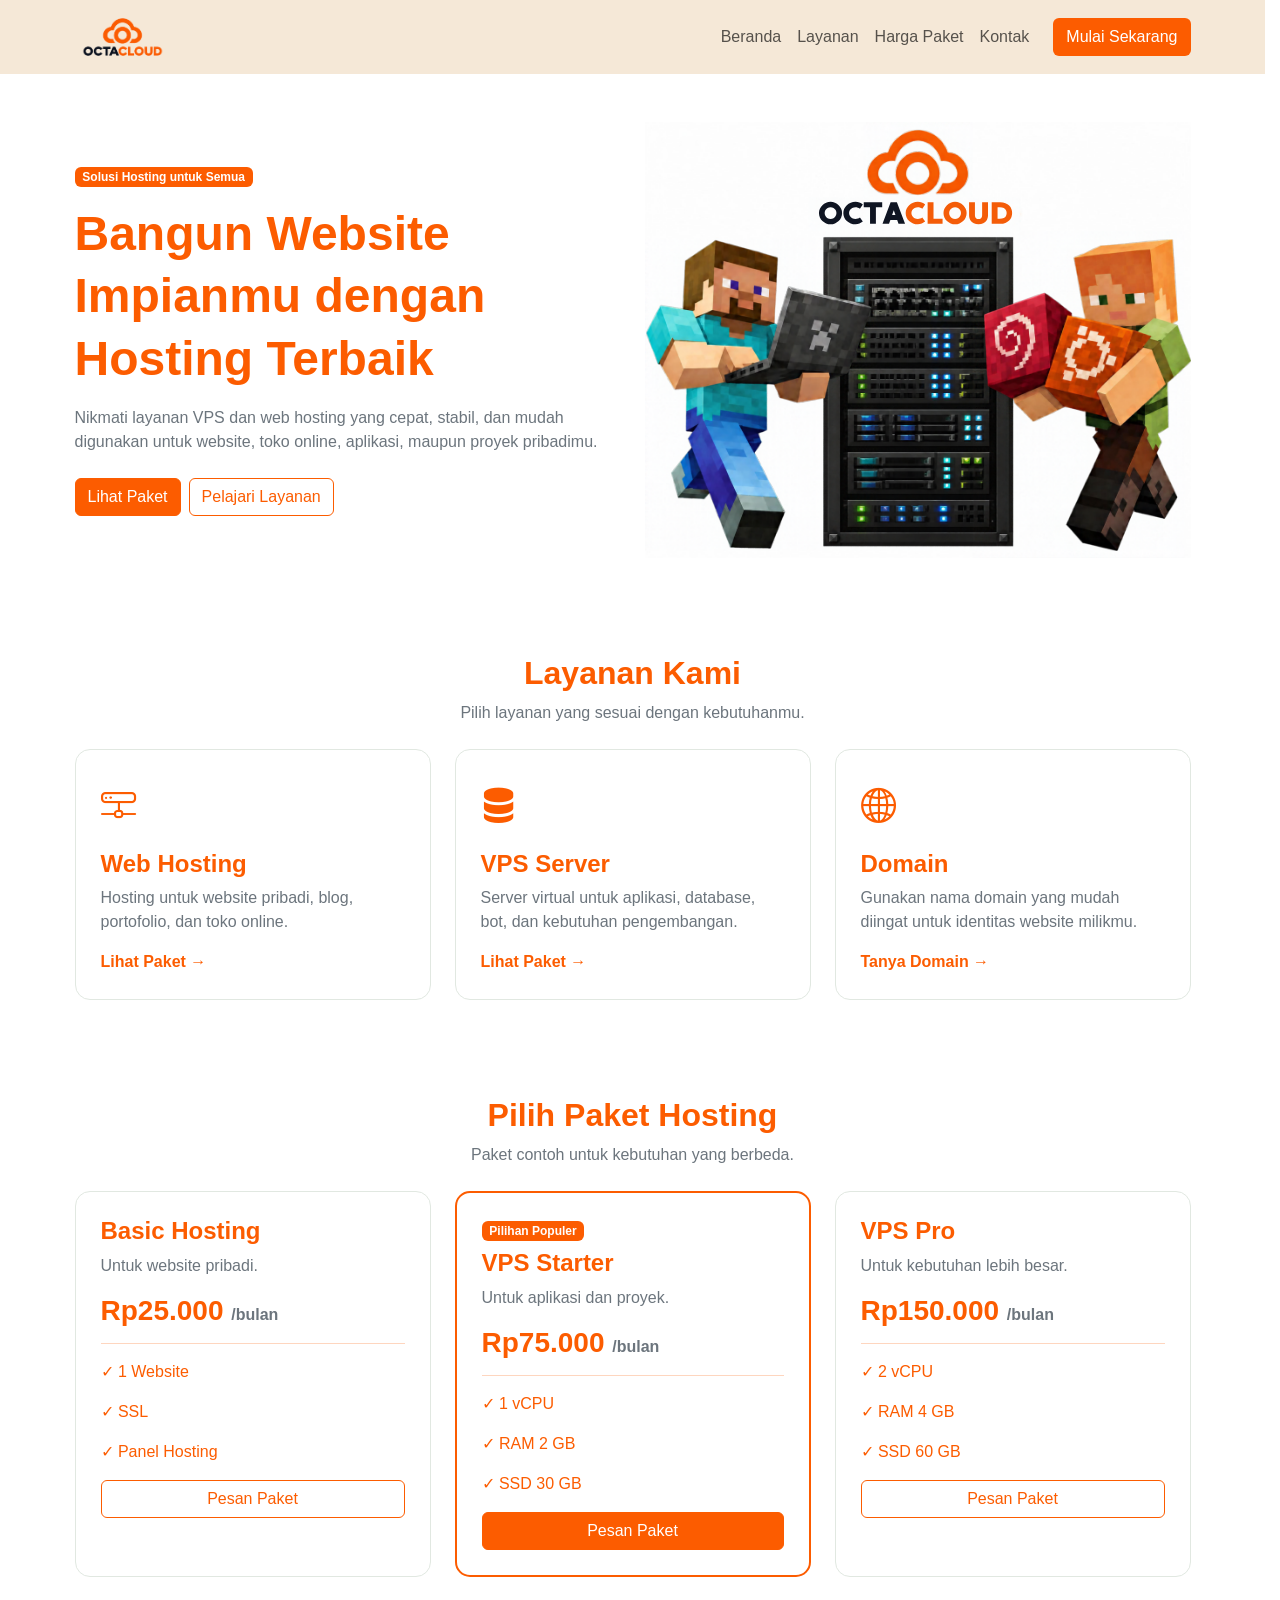
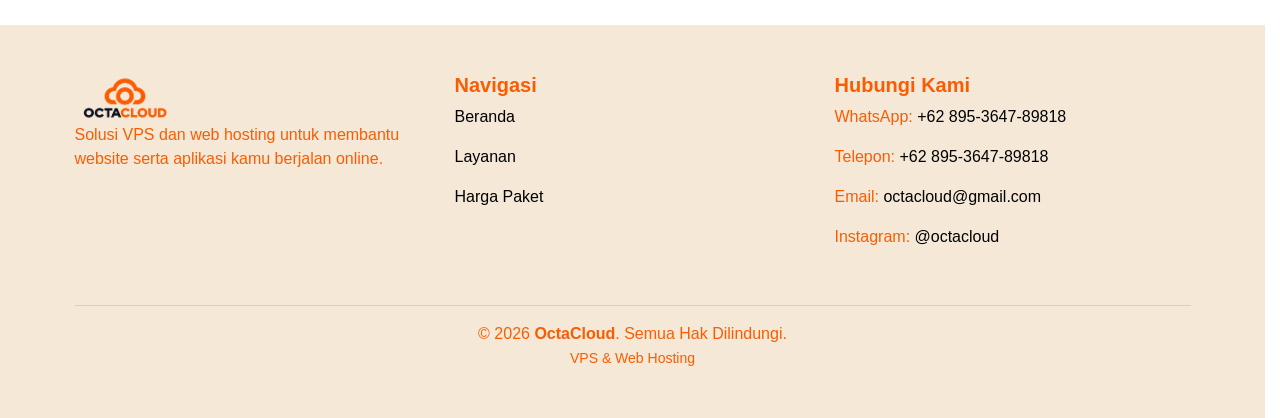
==== index.html @ 76d69411 "Insan" ====
<!-- ATTA ARRAFI P. H. -->
<!DOCTYPE html>
<html lang="id">

<head>
    <meta charset="UTF-8">
    <meta name="viewport" content="width=device-width, initial-scale=1.0">

    <title>Octacloud - VPS dan Web Hosting</title>
    <link rel="icon" href="img/logo_octa.png">

    <link href="https://cdn.jsdelivr.net/npm/bootstrap@5.0.2/dist/css/bootstrap.min.css" rel="stylesheet"
        integrity="sha384-EVSTQN3/azprG1Anm3QDgpJLIm9Nao0Yz1ztcQTwFspd3yD65VohhpuuCOmLASjC" crossorigin="anonymous">
    <link rel="stylesheet" href="https://cdn.jsdelivr.net/npm/bootstrap-icons@1.11.3/font/bootstrap-icons.min.css">

    <link rel="stylesheet" href="css/index.css">
</head>

<body id="top">

    <!-- INSAN NUR RIFQI -->
    <nav class="navbar navbar-expand-lg navbar-light">
        <div class="container">

            <a class="navbar-brand fw-bold" href="#top">
                <img src="img/logo_octa.png" alt="Octa Cloud" width="95">
            </a>

            <button class="navbar-toggler" type="button" data-bs-toggle="collapse" data-bs-target="#navbarNav"
                aria-controls="navbarNav" aria-expanded="false" aria-label="Buka navigasi">
                <span class="navbar-toggler-icon"></span>
            </button>

            <div class="collapse navbar-collapse" id="navbarNav">
                <div class="navbar-nav ms-auto">
                    <a class="nav-link" href="#top">Beranda</a>
                    <a class="nav-link" href="#layanan">Layanan</a>
                    <a class="nav-link" href="#harga">Harga Paket</a>
                    <a class="nav-link" href="#kontak">Kontak</a>
                </div>

                <a href="login.html" class="btn btn-orange ms-lg-3">
                    Mulai Sekarang
                </a>
            </div>
        </div>
    </nav>


    <!-- ALFIAN WIDIA P -->
    <section class="home py-5">
        <div class="container">
            <div class="row align-items-center g-4">

                <div class="col-md-6">
                    <span class="badge mb-3" style="background-color: #fc5c00;">
                        Solusi Hosting untuk Semua
                    </span>

                    <h1 class="fw-bold display-5">
                        Bangun Website Impianmu dengan
                        <span style="color: #fc5c00;">Hosting Terbaik</span>
                    </h1>

                    <p class="text-secondary mt-3">
                        Nikmati layanan VPS dan web hosting yang cepat,
                        stabil, dan mudah digunakan untuk website,
                        toko online, aplikasi, maupun proyek pribadimu.
                    </p>

                    <div class="d-flex flex-wrap gap-2 mt-4">
                        <a href="#harga" class="btn btn-success">
                            Lihat Paket
                        </a>

                        <a href="#layanan" class="btn btn-outline-success">
                            Pelajari Layanan
                        </a>
                    </div>
                </div>

                <div class="col-md-6 text-center">
                    <div class="hero-image">
                        <img src="img/mc.svg" alt="logo_kocak" class="img-fluid">
                    </div>
                </div>

            </div>
        </div>
    </section>


    <!-- DERBY ITALIANTO -->
    <section class="py-5" id="layanan">
        <div class="container">

            <div class="text-center mb-4">
                <h2 class="fw-bold">Layanan Kami</h2>
                <p class="text-secondary">
                    Pilih layanan yang sesuai dengan kebutuhanmu.
                </p>
            </div>

            <div class="row g-4">

                <div class="col-md-4">
                    <div class="service-card h-100">
                        <div class="service-icon"><i class="bi bi-hdd-network text-orange"
                                style="font-size: 2.2rem; color: #fc5c00;"></i></div>
                        <h4 class="fw-bold">Web Hosting</h4>
                        <p class="text-secondary">
                            Hosting untuk website pribadi, blog,
                            portofolio, dan toko online.
                        </p>
                        <a href="#harga" class="text-orange">
                            Lihat Paket →
                        </a>
                    </div>
                </div>

                <div class="col-md-4">
                    <div class="service-card h-100">
                        <div class="service-icon"><i class="bi bi-server text-orange"
                                style="font-size: 2.2rem; color: #fc5c00;"></i></div>
                        <h4 class="fw-bold">VPS Server</h4>
                        <p class="text-secondary">
                            Server virtual untuk aplikasi, database,
                            bot, dan kebutuhan pengembangan.
                        </p>
                        <a href="#harga" class="text-orange">
                            Lihat Paket →
                        </a>
                    </div>
                </div>

                <div class="col-md-4">
                    <div class="service-card h-100">
                        <div class="service-icon"><i class="bi bi-globe2 text-orange"
                                style="font-size: 2.2rem; color: #fc5c00;"></i></div>
                        <h4 class="fw-bold">Domain</h4>
                        <p class="text-secondary">
                            Gunakan nama domain yang mudah diingat
                            untuk identitas website milikmu.
                        </p>
                        <a href="https://wa.me/62895364789818?text=Halo%20OctaCloud%2C%20saya%20ingin%20tanya%20informasi%20mengenai%20pembelian%20Domain."
                            target="_blank" rel="noopener" class="text-orange">
                            Tanya Domain →
                        </a>
                    </div>
                </div>

            </div>
        </div>
    </section>


    <!-- ZACKARIA NOZA ALFAREL DAN KHOIRUL IKHSAN R-->
    <section class="py-5 pricing-section" id="harga">
        <div class="container">

            <div class="text-center mb-4">
                <h2 class="fw-bold">Pilih Paket Hosting</h2>
                <p class="text-secondary">
                    Paket contoh untuk kebutuhan yang berbeda.
                </p>
            </div>

            <div class="row g-4 justify-content-center">

                <div class="col-md-4">
                    <div class="price-card h-100">
                        <h4 class="fw-bold">Basic Hosting</h4>
                        <p class="text-secondary">
                            Untuk website pribadi.
                        </p>

                        <h3 class="fw-bold">
                            Rp25.000
                            <small class="fs-6 text-secondary">/bulan</small>
                        </h3>

                        <hr>

                        <p>✓ 1 Website</p>
                        <p>✓ SSL</p>
                        <p>✓ Panel Hosting</p>

                        <a href="dashboard.html" rel="noopener" class="btn btn-outline-success w-100">
                            Pesan Paket
                        </a>
                    </div>
                </div>

                <div class="col-md-4">
                    <div class="price-card popular h-100">
                        <span class="badge bg-orange mb-2">
                            Pilihan Populer
                        </span>

                        <h4 class="fw-bold">VPS Starter</h4>
                        <p class="text-secondary">
                            Untuk aplikasi dan proyek.
                        </p>

                        <h3 class="fw-bold">
                            Rp75.000
                            <small class="fs-6 text-secondary">/bulan</small>
                        </h3>

                        <hr>

                        <p>✓ 1 vCPU</p>
                        <p>✓ RAM 2 GB</p>
                        <p>✓ SSD 30 GB</p>

                        <a href="dashboard.html"rel="noopener" class="btn btn-success w-100">
                            Pesan Paket
                        </a>
                    </div>
                </div>

                <div class="col-md-4">
                    <div class="price-card h-100">
                        <h4 class="fw-bold">VPS Pro</h4>
                        <p class="text-secondary">
                            Untuk kebutuhan lebih besar.
                        </p>

                        <h3 class="fw-bold">
                            Rp150.000
                            <small class="fs-6 text-secondary">/bulan</small>
                        </h3>

                        <hr>

                        <p>✓ 2 vCPU</p>
                        <p>✓ RAM 4 GB</p>
                        <p>✓ SSD 60 GB</p>

                        <a href="dashboard.html"rel="noopener" class="btn btn-outline-success w-100">
                            Pesan Paket
                        </a>
                    </div>
                </div>

            </div>

        </div>
    </section>


    <!-- JAKFAN ADBAR DAN GALEN ABEL WIJAYA-->
    <footer id="kontak">
        <div class="container py-5">

            <div class="row">

                <div class="col-md-4 mb-4">
                    <img src="img/logo_octa.png" alt="Octa Cloud" width="100">

                    <p>
                        Solusi VPS dan web hosting untuk membantu
                        website serta aplikasi kamu berjalan online.
                    </p>
                </div>

                <div class="col-md-4 mb-4">
                    <h5 class="fw-bold">Navigasi</h5>

                    <p>
                        <a href="#top">Beranda</a>
                    </p>
                    <p>
                        <a href="#layanan">Layanan</a>
                    </p>
                    <p>
                        <a href="#harga">Harga Paket</a>
                    </p>
                </div>

                <div class="col-md-4 mb-4">
                    <h5 class="fw-bold">Hubungi Kami</h5>

                    <p>
                        WhatsApp:
                        <a href="https://wa.me/62895364789818" target="_blank" rel="noopener">
                            +62 895-3647-89818
                        </a>
                    </p>

                    <p>
                        Telepon:
                        <a href="tel:+62895364789818">
                            +62 895-3647-89818
                        </a>
                    </p>

                    <p>
                        Email:
                        <a href="mailto:octacloud@gmail.com">
                            octacloud@gmail.com
                        </a>
                    </p>

                    <p>
                        Instagram:
                        <a href="https://www.instagram.com/insannn_14" target="_blank" rel="noopener">
                            @octacloud
                        </a>
                    </p>
                </div>

            </div>

            <hr>

            <div class="text-center">
                <p class="mb-0">
                    &copy; 2026 <strong>OctaCloud</strong>.
                    Semua Hak Dilindungi.
                </p>
                <small>VPS & Web Hosting</small>
            </div>

        </div>
    </footer>


    <script src="https://cdn.jsdelivr.net/npm/bootstrap@5.0.2/dist/js/bootstrap.bundle.min.js"></script>
</body>

</html>
---- css/index.css ----
html {
    scrollbar-gutter: stable;
}

body {
    color: #fc5c00;
    font-family: Arial, sans-serif;
}

.navbar {
    background-color: #f5e8d7;
}

.navbar-brand {
    font-size: 25px;
}


.navbar.hide {
    top: -75px;
}

.btn-orange {
    background: #fc5c00 !important;
    color: #fff !important;
}

.btn-orange:hover { 
    background: #f5e8d7 !important; 
    color: #fc5c00 !important; 
    border-color: #fc5c00 !important; 
}

.home {
    background-color: white;
}

.home h1 {
    line-height: 1.3;
}

.server-box {
    padding: 55px 20px;
    background-color: #e4f1e5;
    border-radius: 20px;
}

.service-card,
.price-card {
    padding: 25px;
    border: 1px solid #e1e8e1;
    border-radius: 15px;
    background-color: white;
}

.service-card:hover {
    border-color: #f5e8d7;
}

.service-icon {
    font-size: 40px;
    margin-bottom: 15px;
}

.service-card a {
    text-decoration: none;
    font-weight: bold;
}

.pricing-section {
    background-color: white;
}

.price-card.popular {
    border: 2px solid #fc5c00;
}

.btn-success {
    background-color: #fc5c00 ;
    border-color: #fc5c00 ;
}

.bg-orange {
    background-color: #fc5c00;
}

.btn-success:hover, .btn-success:focus {
    background-color: #e05200 ;
    border-color: #e05200 ;
}

.btn-outline-success {
    color: #fc5c00 ;
    border-color: #fc5c00 ;
}

.btn-outline-success:hover, .btn-outline-success:focus {
    background-color: #fc5c00 ;
    color: #fff ;
    border-color: #fc5c00 ;
}

.text-orange {
    color: #fc5c00 ;
}

footer {
    background-color: #f5e8d7;
}

footer a {
    color: black;
    text-decoration: none;
}

footer a:hover {
    text-decoration: underline;
}

@media (max-width: 767px) {
    .home h1 {
        font-size: 35px;
    }

    .server-icon {
        font-size: 75px;
    }
}
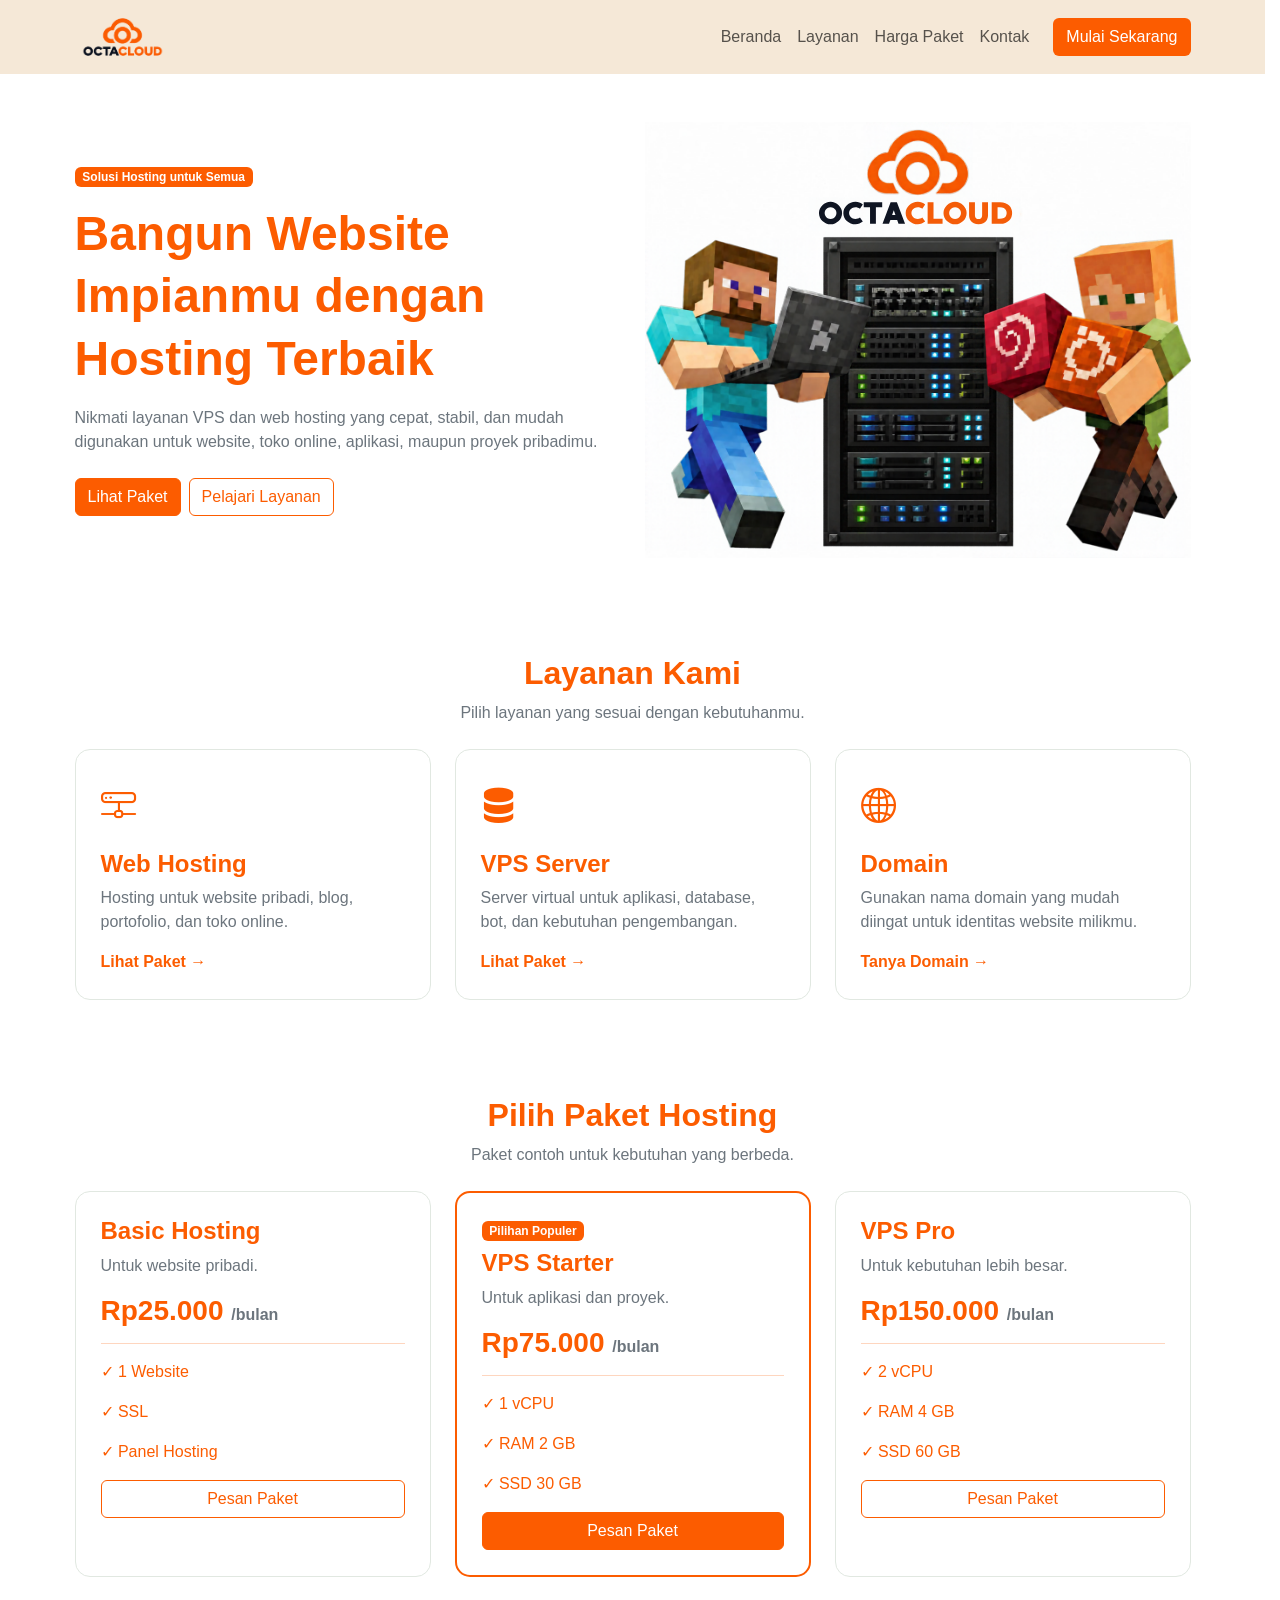
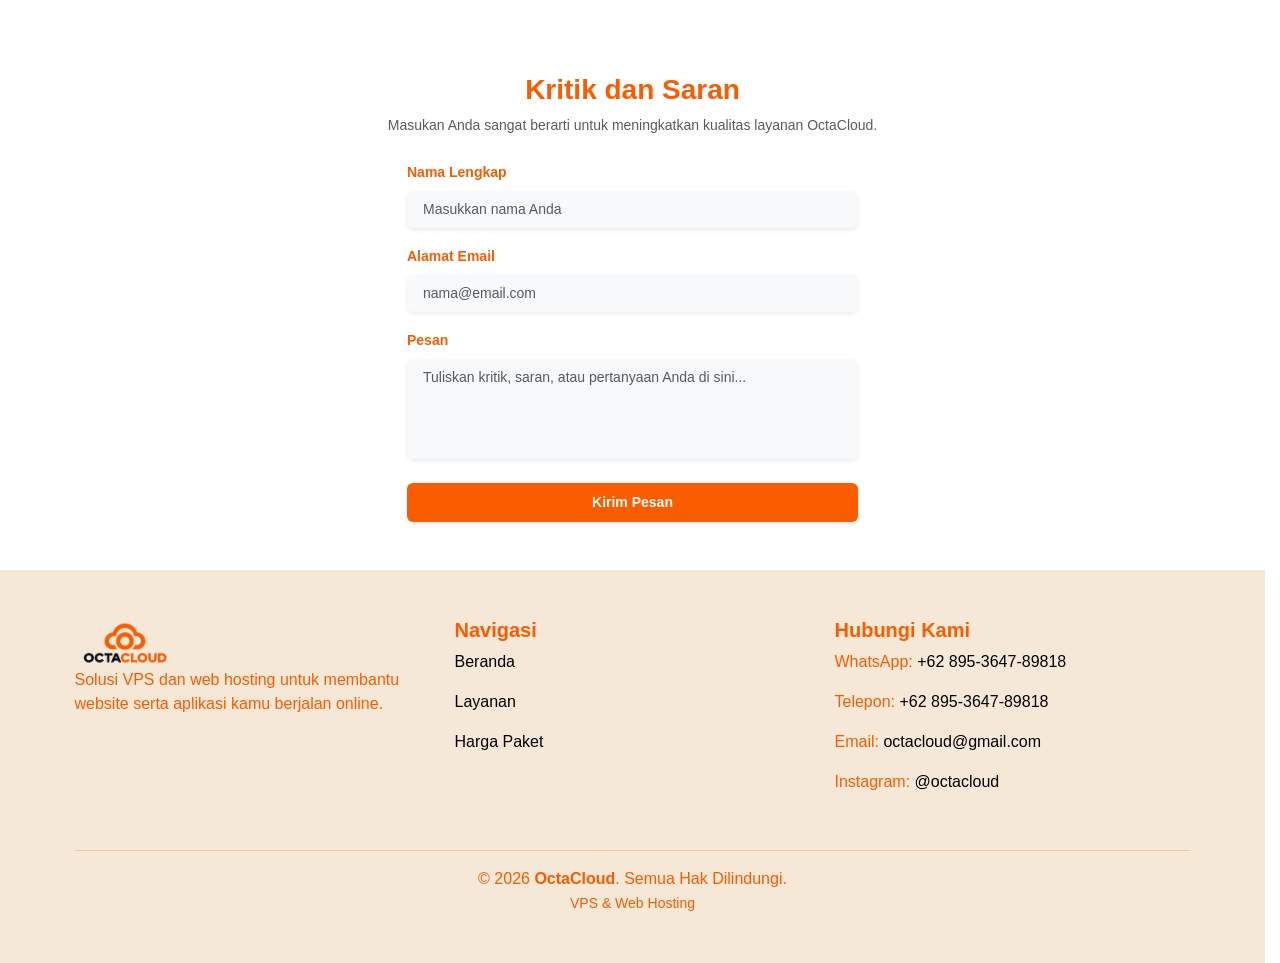
==== commit ba786196: "Implement feedback section with form Added a feedback section with a form for user input." ====
--- a/index.html
+++ b/index.html
@@ -12,7 +12,10 @@
     <link href="https://cdn.jsdelivr.net/npm/bootstrap@5.0.2/dist/css/bootstrap.min.css" rel="stylesheet"
         integrity="sha384-EVSTQN3/azprG1Anm3QDgpJLIm9Nao0Yz1ztcQTwFspd3yD65VohhpuuCOmLASjC" crossorigin="anonymous">
     <link rel="stylesheet" href="https://cdn.jsdelivr.net/npm/bootstrap-icons@1.11.3/font/bootstrap-icons.min.css">
-
+    <link rel="preconnect" href="https://fonts.googleapis.com">
+    <link rel="preconnect" href="https://fonts.gstatic.com" crossorigin>
+    <link href="https://fonts.googleapis.com/css2?family=Roboto:ital,wght@0,100..900;1,100..900&display=swap"
+        rel="stylesheet">
     <link rel="stylesheet" href="css/index.css">
 </head>
 
@@ -39,7 +42,7 @@
                     <a class="nav-link" href="#kontak">Kontak</a>
                 </div>
 
-                <a href="login.html" class="btn btn-orange ms-lg-3">
+                <a href="auth/login.html" class="btn btn-orange ms-lg-3">
                     Mulai Sekarang
                 </a>
             </div>
@@ -185,7 +188,7 @@
                         <p>✓ SSL</p>
                         <p>✓ Panel Hosting</p>
 
-                        <a href="dashboard.html" rel="noopener" class="btn btn-outline-success w-100">
+                        <a href="page/dashboard.html" rel="noopener" class="btn btn-outline-success w-100">
                             Pesan Paket
                         </a>
                     </div>
@@ -213,7 +216,7 @@
                         <p>✓ RAM 2 GB</p>
                         <p>✓ SSD 30 GB</p>
 
-                        <a href="dashboard.html"rel="noopener" class="btn btn-success w-100">
+                        <a href="page/dashboard.html" rel="noopener" class="btn btn-success w-100">
                             Pesan Paket
                         </a>
                     </div>
@@ -237,7 +240,7 @@
                         <p>✓ RAM 4 GB</p>
                         <p>✓ SSD 60 GB</p>
 
-                        <a href="dashboard.html"rel="noopener" class="btn btn-outline-success w-100">
+                        <a href="page/dashboard.html" rel="noopener" class="btn btn-outline-success w-100">
                             Pesan Paket
                         </a>
                     </div>
@@ -245,6 +248,60 @@
 
             </div>
 
+        </div>
+    </section>
+
+    <section class="py-5 bg-white">
+        <div class="container">
+            <div class="text-center mb-4">
+                <h2 class="fw-bold fs-3 text-orange">Kritik dan Saran</h2>
+                <p class="text-muted small mt-1">
+                    Masukan Anda sangat berarti untuk meningkatkan kualitas layanan OctaCloud.
+                </p>
+            </div>
+
+            <div class="row justify-content-center">
+                <div class="col-md-7 col-lg-5">
+                    <form action="#" method="POST">
+
+                        <div class="mb-3">
+                            <label for="name" class="form-label small fw-semibold text-orange">
+                                Nama Lengkap
+                            </label>
+                            <input type="text" name="name" id="name" required
+                                class="form-control form-control-sm rounded-2 shadow-sm bg-light border-0 py-2 px-3"
+                                placeholder="Masukkan nama Anda">
+                        </div>
+
+                        <div class="mb-3">
+                            <label for="email" class="form-label small fw-semibold text-orange">
+                                Alamat Email
+                            </label>
+                            <input type="email" name="email" id="email" required
+                                class="form-control form-control-sm rounded-2 shadow-sm bg-light border-0 py-2 px-3"
+                                placeholder="nama@email.com">
+                        </div>
+
+                        <div class="mb-3">
+                            <label for="message" class="form-label small fw-semibold text-orange">
+                                Pesan
+                            </label>
+                            <textarea name="message" id="message" rows="4" required
+                                class="form-control form-control-sm rounded-2 shadow-sm bg-light border-0 py-2 px-3"
+                                style="resize: none;"
+                                placeholder="Tuliskan kritik, saran, atau pertanyaan Anda di sini..."></textarea>
+                        </div>
+
+                        <div class="d-grid pt-2">
+                            <button type="submit"
+                                class="btn btn-oren btn-sm py-2 fw-semibold rounded-2 shadow-sm">
+                                Kirim Pesan
+                            </button>
+                        </div>
+
+                    </form>
+                </div>
+            </div>
         </div>
     </section>
 
@@ -329,4 +386,4 @@
     <script src="https://cdn.jsdelivr.net/npm/bootstrap@5.0.2/dist/js/bootstrap.bundle.min.js"></script>
 </body>
 
-</html>+</html>
--- a/css/index.css
+++ b/css/index.css
@@ -4,7 +4,7 @@
 
 body {
     color: #fc5c00;
-    font-family: Arial, sans-serif;
+    font-family: "Inter", sans-serif;
 }
 
 .navbar {
@@ -100,6 +100,17 @@
     border-color: #fc5c00 ;
 }
 
+.btn-oren {
+    background: #fc5c00 !important;
+    color: #fff !important;
+}
+
+.btn-oren:hover { 
+    background: white !important; 
+    color: #fc5c00 !important; 
+    border-color: #fc5c00 !important; 
+}
+
 .text-orange {
     color: #fc5c00 ;
 }
@@ -125,4 +136,4 @@
     .server-icon {
         font-size: 75px;
     }
-}+}
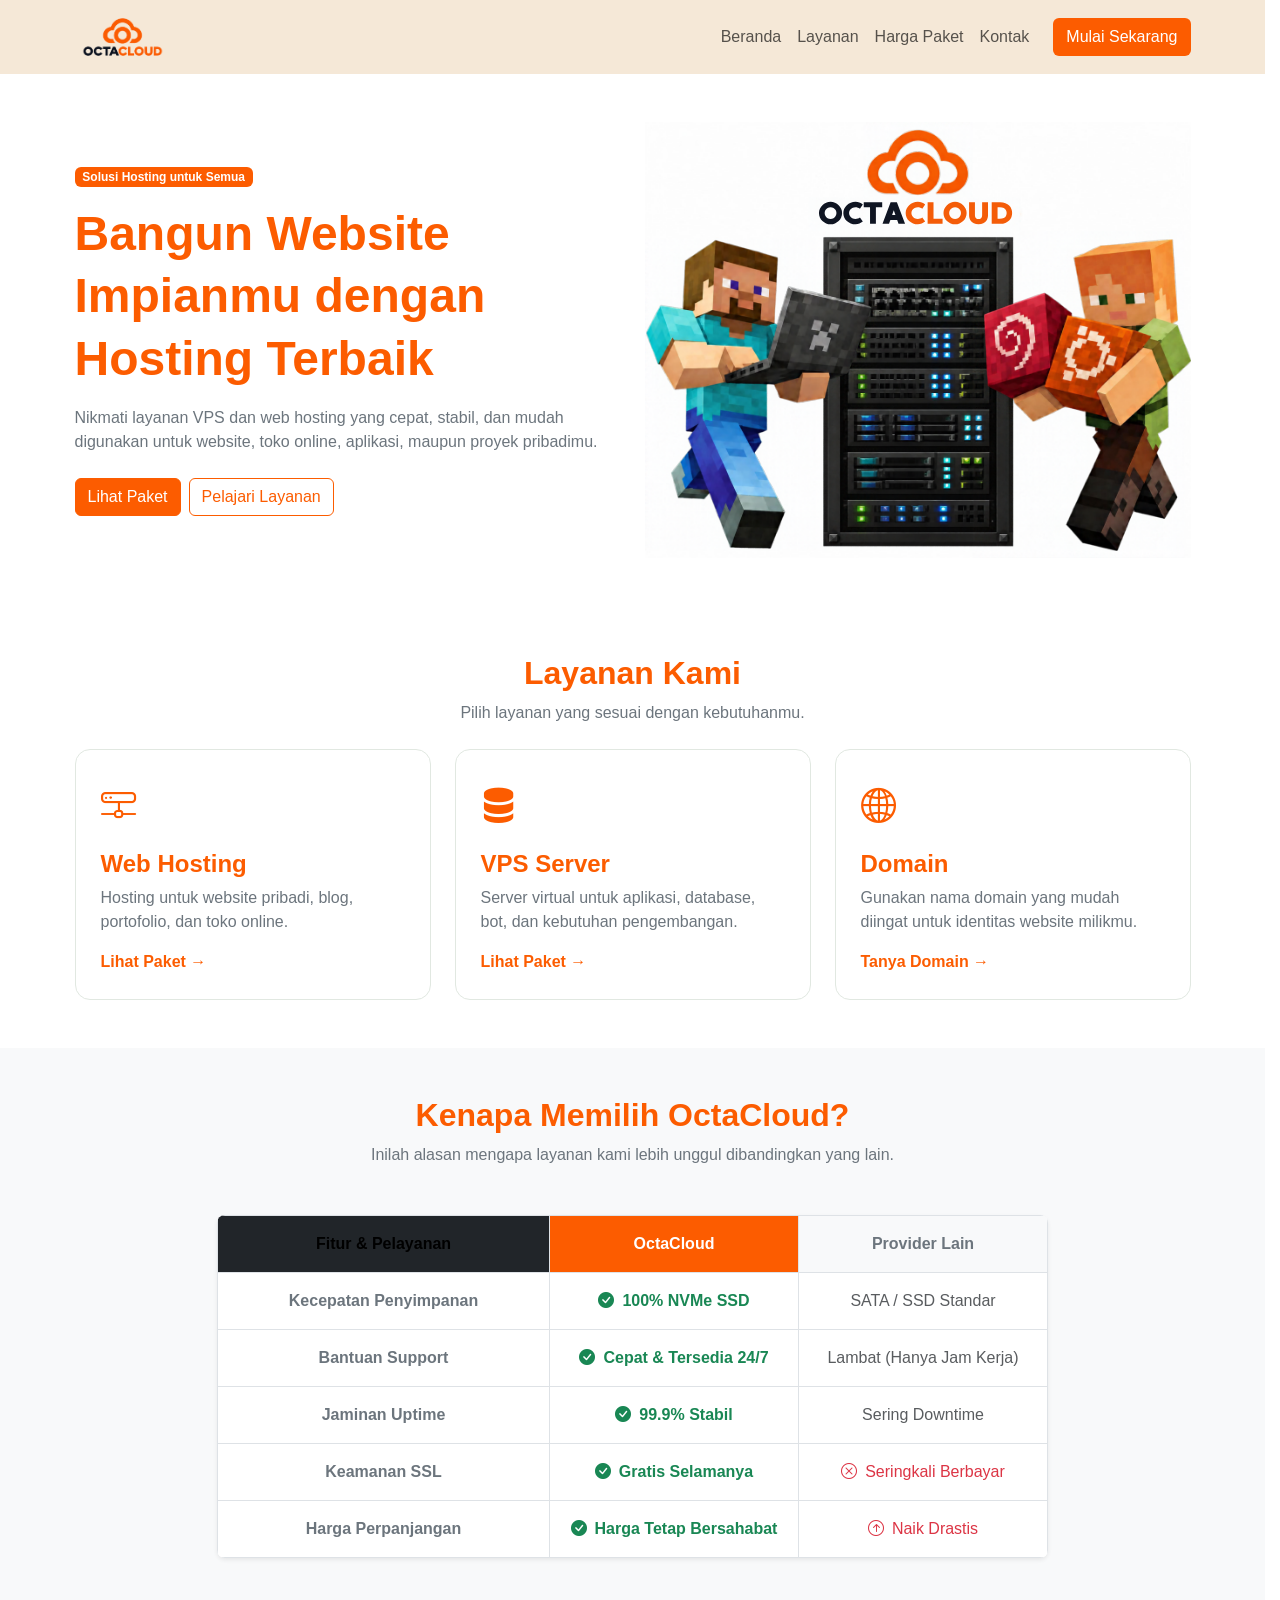
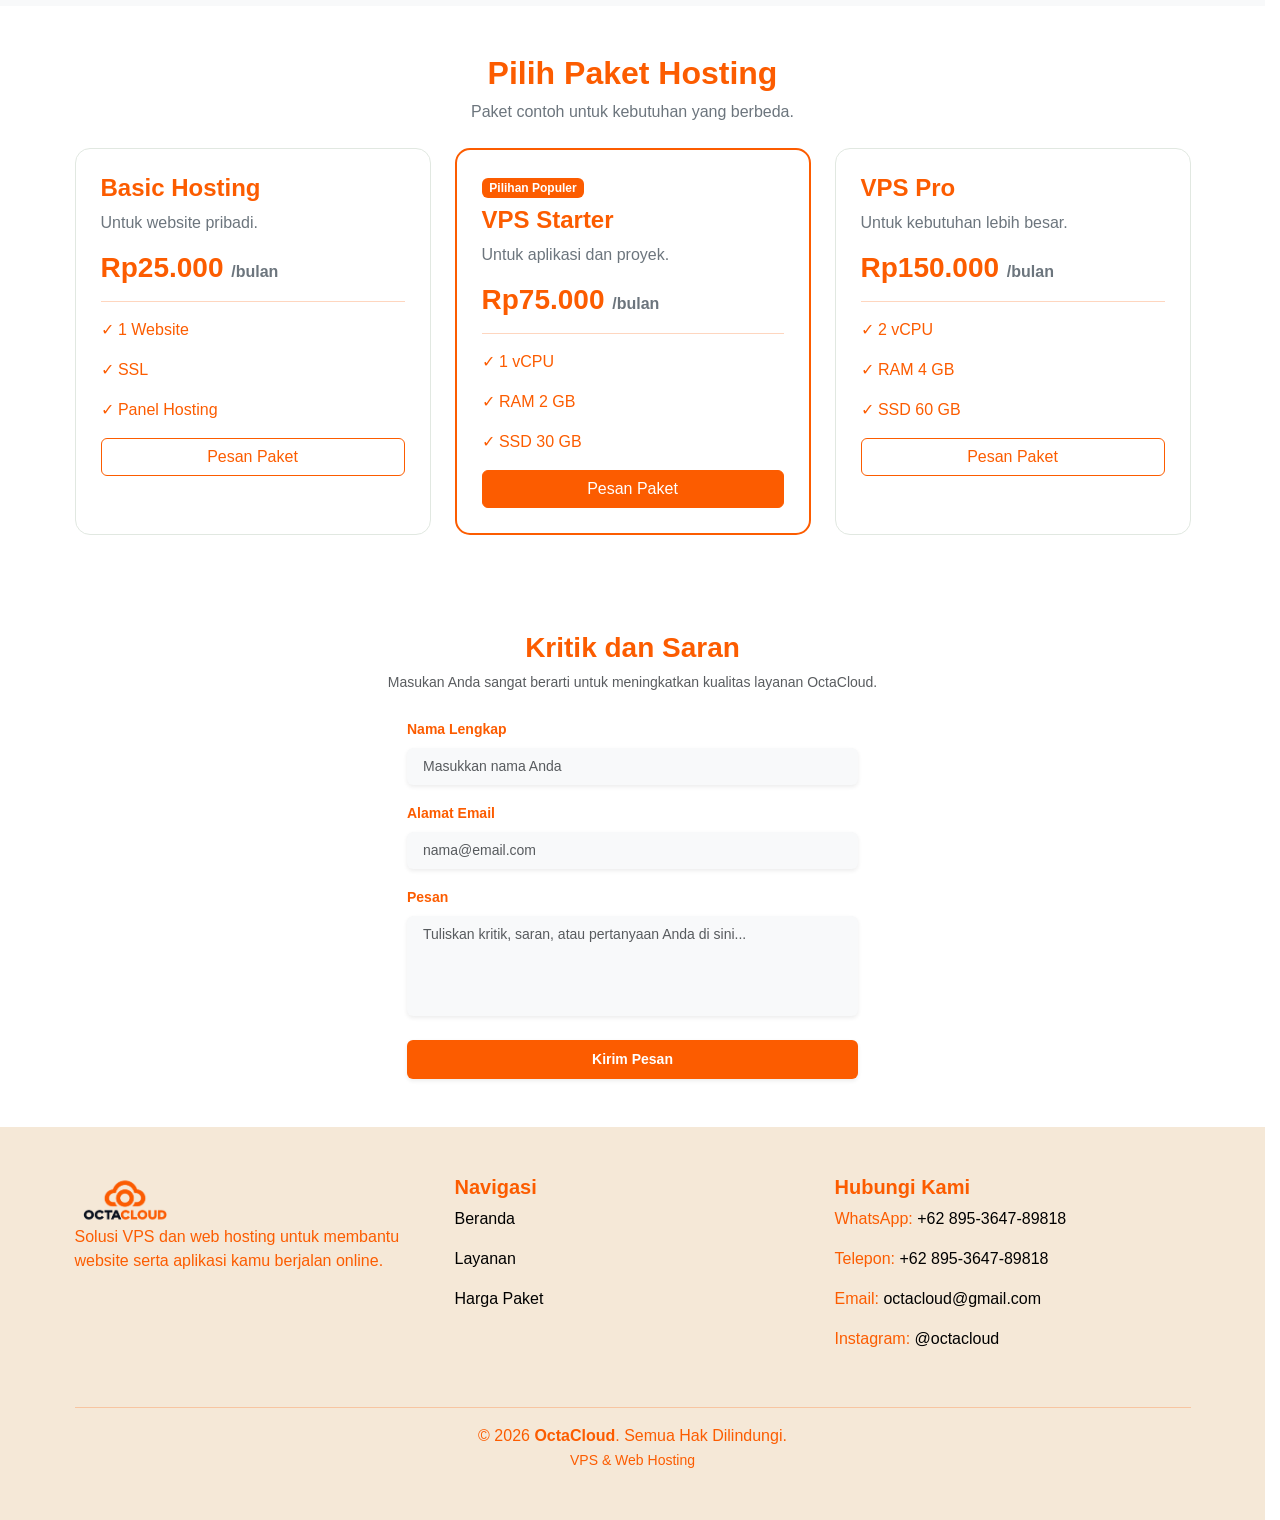
==== commit fde3996a: "add table in compare section" ====
--- a/index.html
+++ b/index.html
@@ -156,6 +156,62 @@
         </div>
     </section>
 
+    <section class="py-5 bg-light" id="perbandingan">
+        <div class="container">
+            <div class="text-center mb-5">
+                <h2 class="fw-bold">Kenapa Memilih <span style="color: #fc5c00;">OctaCloud?</span></h2>
+                <p class="text-secondary">
+                    Inilah alasan mengapa layanan kami lebih unggul dibandingkan yang lain.
+                </p>
+            </div>
+
+            <!-- Mengubah col-lg-10 menjadi col-lg-9 agar tabel lebih ramping dan presisi di tengah -->
+            <div class="row justify-content-center">
+                <div class="col-lg-9">
+                    <div class="table-responsive shadow-sm rounded-3 bg-white">
+                        <table class="table table-bordered table-hover align-middle mb-0 text-center">
+                            <thead class="text-white">
+                                <tr>
+                                    <!-- Mengubah rata kiri menjadi rata tengah (text-center) dan lebar menjadi 40% -->
+                                    <th class="py-3 text-center bg-dark align-middle" style="width: 40%;">Fitur & Pelayanan</th>
+                                    <th class="py-3 align-middle" style="background-color: #fc5c00; color: white; width: 30%;">OctaCloud</th>
+                                    <th class="py-3 text-secondary align-middle" style="background-color: #f8f9fa; width: 30%;">Provider Lain</th>
+                                </tr>
+                            </thead>
+                            <tbody>
+                                <tr>
+                                    <td class="text-center py-3 fw-semibold text-secondary">Kecepatan Penyimpanan</td>
+                                    <td class="fw-bold text-success py-3"><i class="bi bi-check-circle-fill me-2"></i>100% NVMe SSD</td>
+                                    <td class="text-muted py-3">SATA / SSD Standar</td>
+                                </tr>
+                                <tr>
+                                    <td class="text-center py-3 fw-semibold text-secondary">Bantuan Support</td>
+                                    <td class="fw-bold text-success py-3"><i class="bi bi-check-circle-fill me-2"></i>Cepat & Tersedia 24/7</td>
+                                    <td class="text-muted py-3">Lambat (Hanya Jam Kerja)</td>
+                                </tr>
+                                <tr>
+                                    <td class="text-center py-3 fw-semibold text-secondary">Jaminan Uptime</td>
+                                    <td class="fw-bold text-success py-3"><i class="bi bi-check-circle-fill me-2"></i>99.9% Stabil</td>
+                                    <td class="text-muted py-3">Sering Downtime</td>
+                                </tr>
+                                <tr>
+                                    <td class="text-center py-3 fw-semibold text-secondary">Keamanan SSL</td>
+                                    <td class="fw-bold text-success py-3"><i class="bi bi-check-circle-fill me-2"></i>Gratis Selamanya</td>
+                                    <td class="text-danger py-3"><i class="bi bi-x-circle me-2"></i>Seringkali Berbayar</td>
+                                </tr>
+                                <tr>
+                                    <td class="text-center py-3 fw-semibold text-secondary">Harga Perpanjangan</td>
+                                    <td class="fw-bold text-success py-3"><i class="bi bi-check-circle-fill me-2"></i>Harga Tetap Bersahabat</td>
+                                    <td class="text-danger py-3"><i class="bi bi-arrow-up-circle me-2"></i>Naik Drastis</td>
+                                </tr>
+                            </tbody>
+                        </table>
+                    </div>
+                </div>
+            </div>
+        </div>
+    </section>
+
 
     <!-- ZACKARIA NOZA ALFAREL DAN KHOIRUL IKHSAN R-->
     <section class="py-5 pricing-section" id="harga">
@@ -188,7 +244,7 @@
                         <p>✓ SSL</p>
                         <p>✓ Panel Hosting</p>
 
-                        <a href="page/dashboard.html" rel="noopener" class="btn btn-outline-success w-100">
+                        <a href="page/order.html" rel="noopener" class="btn btn-outline-success w-100">
                             Pesan Paket
                         </a>
                     </div>
@@ -216,7 +272,7 @@
                         <p>✓ RAM 2 GB</p>
                         <p>✓ SSD 30 GB</p>
 
-                        <a href="page/dashboard.html" rel="noopener" class="btn btn-success w-100">
+                        <a href="page/order.html" rel="noopener" class="btn btn-success w-100">
                             Pesan Paket
                         </a>
                     </div>
@@ -240,7 +296,7 @@
                         <p>✓ RAM 4 GB</p>
                         <p>✓ SSD 60 GB</p>
 
-                        <a href="page/dashboard.html" rel="noopener" class="btn btn-outline-success w-100">
+                        <a href="page/order.html" rel="noopener" class="btn btn-outline-success w-100">
                             Pesan Paket
                         </a>
                     </div>
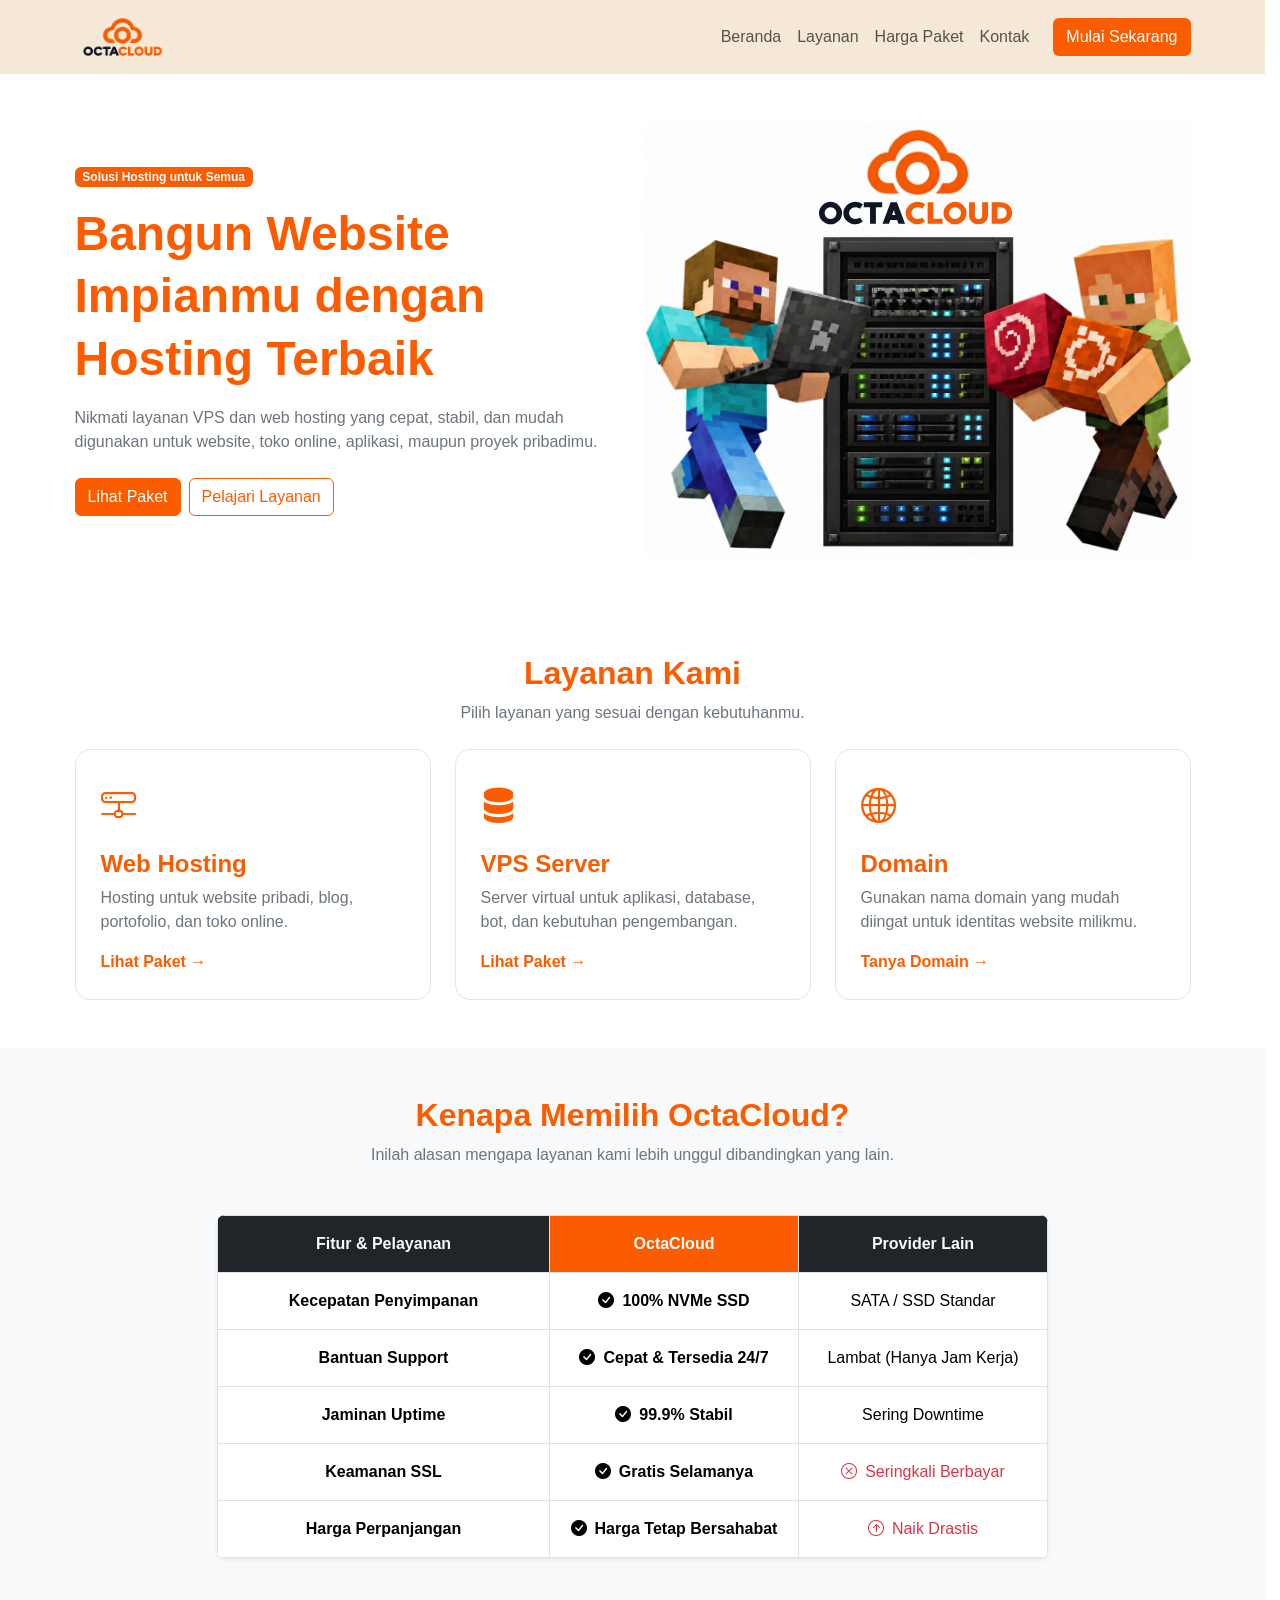
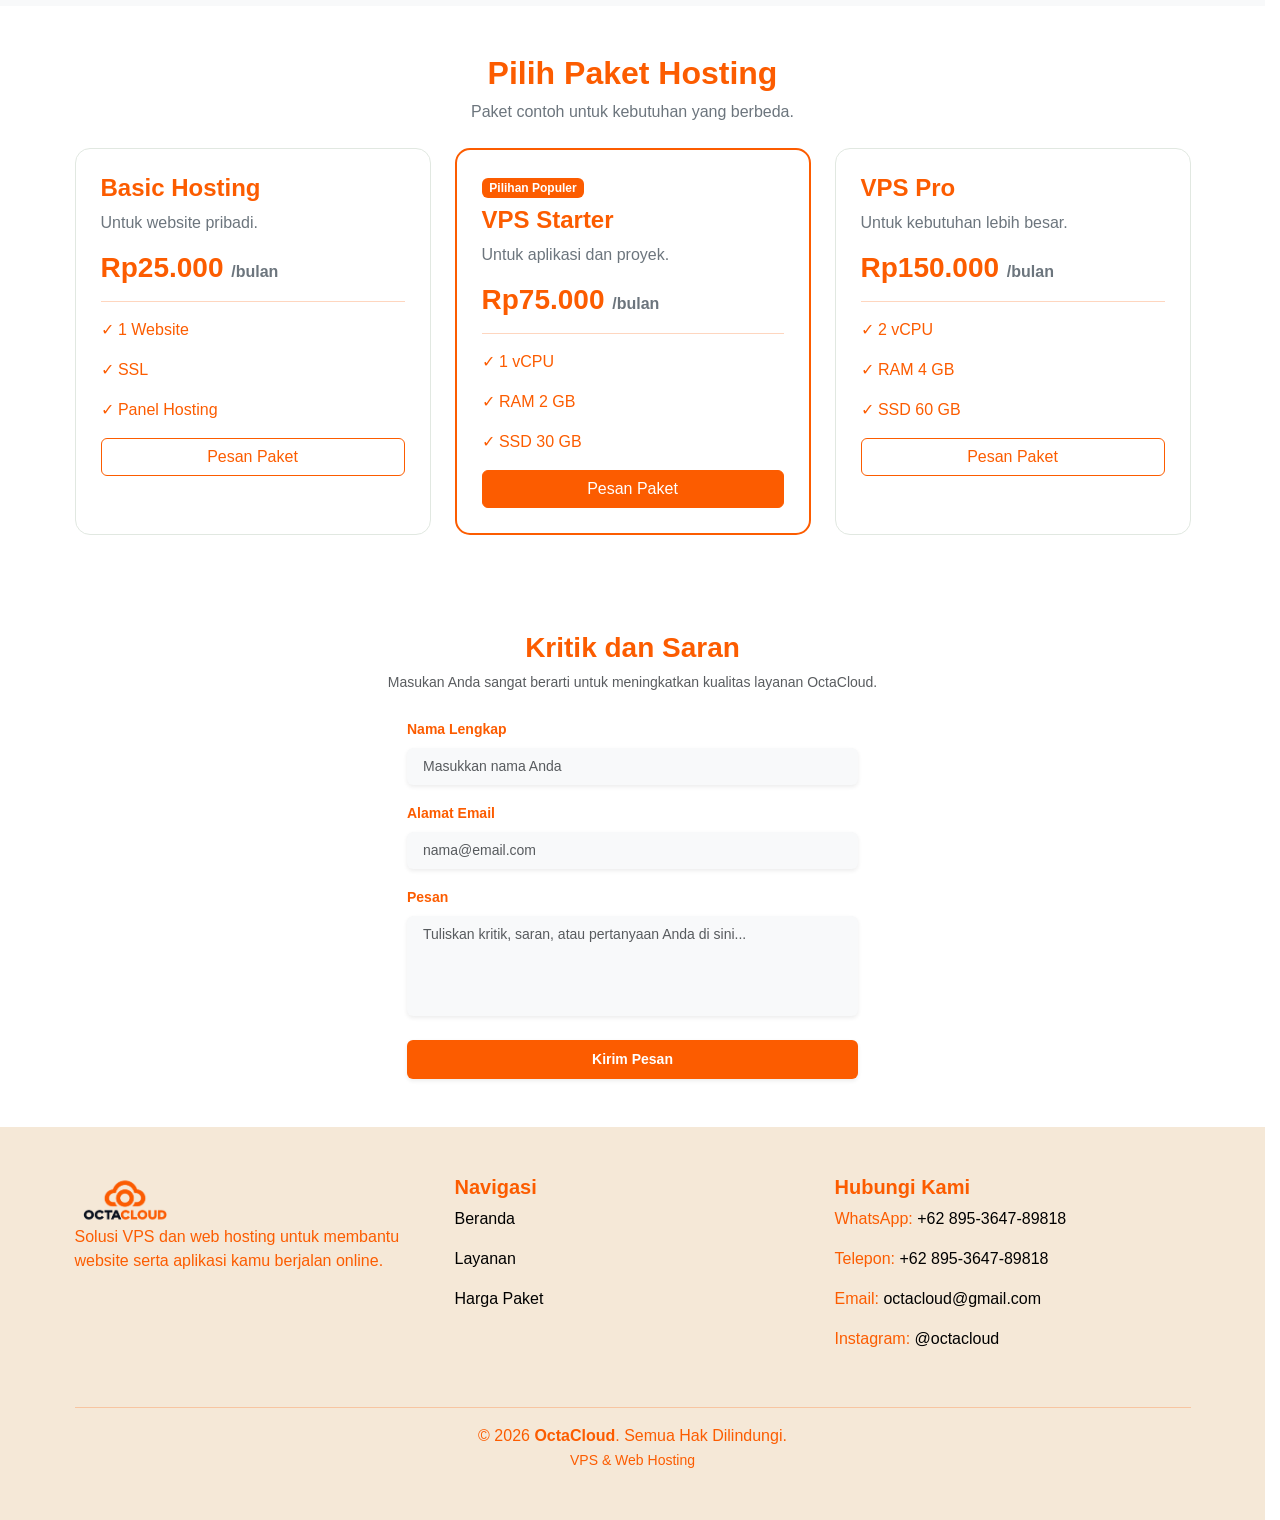
==== commit 1b959737: "penyesuaian ui tabel" ====
--- a/index.html
+++ b/index.html
@@ -156,6 +156,7 @@
         </div>
     </section>
 
+    <!-- Farel -->
     <section class="py-5 bg-light" id="perbandingan">
         <div class="container">
             <div class="text-center mb-5">
@@ -165,44 +166,52 @@
                 </p>
             </div>
 
-            <!-- Mengubah col-lg-10 menjadi col-lg-9 agar tabel lebih ramping dan presisi di tengah -->
             <div class="row justify-content-center">
                 <div class="col-lg-9">
                     <div class="table-responsive shadow-sm rounded-3 bg-white">
                         <table class="table table-bordered table-hover align-middle mb-0 text-center">
                             <thead class="text-white">
                                 <tr>
-                                    <!-- Mengubah rata kiri menjadi rata tengah (text-center) dan lebar menjadi 40% -->
-                                    <th class="py-3 text-center bg-dark align-middle" style="width: 40%;">Fitur & Pelayanan</th>
-                                    <th class="py-3 align-middle" style="background-color: #fc5c00; color: white; width: 30%;">OctaCloud</th>
-                                    <th class="py-3 text-secondary align-middle" style="background-color: #f8f9fa; width: 30%;">Provider Lain</th>
+                                    <th class="py-3 text-center bg-dark align-middle text-light" style="width: 40%;">Fitur &
+                                        Pelayanan</th>
+                                    <th class="py-3 align-middle"
+                                        style="background-color: #fc5c00; color: white; width: 30%;">OctaCloud</th>
+                                    <th class="py-3 text-light align-middle bg-dark"
+                                        style="width: 30%;">Provider Lain</th>
                                 </tr>
                             </thead>
                             <tbody>
                                 <tr>
-                                    <td class="text-center py-3 fw-semibold text-secondary">Kecepatan Penyimpanan</td>
-                                    <td class="fw-bold text-success py-3"><i class="bi bi-check-circle-fill me-2"></i>100% NVMe SSD</td>
-                                    <td class="text-muted py-3">SATA / SSD Standar</td>
-                                </tr>
-                                <tr>
-                                    <td class="text-center py-3 fw-semibold text-secondary">Bantuan Support</td>
-                                    <td class="fw-bold text-success py-3"><i class="bi bi-check-circle-fill me-2"></i>Cepat & Tersedia 24/7</td>
-                                    <td class="text-muted py-3">Lambat (Hanya Jam Kerja)</td>
-                                </tr>
-                                <tr>
-                                    <td class="text-center py-3 fw-semibold text-secondary">Jaminan Uptime</td>
-                                    <td class="fw-bold text-success py-3"><i class="bi bi-check-circle-fill me-2"></i>99.9% Stabil</td>
-                                    <td class="text-muted py-3">Sering Downtime</td>
-                                </tr>
-                                <tr>
-                                    <td class="text-center py-3 fw-semibold text-secondary">Keamanan SSL</td>
-                                    <td class="fw-bold text-success py-3"><i class="bi bi-check-circle-fill me-2"></i>Gratis Selamanya</td>
-                                    <td class="text-danger py-3"><i class="bi bi-x-circle me-2"></i>Seringkali Berbayar</td>
-                                </tr>
-                                <tr>
-                                    <td class="text-center py-3 fw-semibold text-secondary">Harga Perpanjangan</td>
-                                    <td class="fw-bold text-success py-3"><i class="bi bi-check-circle-fill me-2"></i>Harga Tetap Bersahabat</td>
-                                    <td class="text-danger py-3"><i class="bi bi-arrow-up-circle me-2"></i>Naik Drastis</td>
+                                    <td class="text-center py-3 fw-semibold ">Kecepatan Penyimpanan</td>
+                                    <td class="fw-bold text-orange py-3"><i
+                                            class="bi bi-check-circle-fill me-2"></i>100% NVMe SSD</td>
+                                    <td class="py-3">SATA / SSD Standar</td>
+                                </tr>
+                                <tr>
+                                    <td class="text-center py-3 fw-semibold">Bantuan Support</td>
+                                    <td class="fw-bold text-orange py-3"><i
+                                            class="bi bi-check-circle-fill me-2"></i>Cepat & Tersedia 24/7</td>
+                                    <td class="py-3">Lambat (Hanya Jam Kerja)</td>
+                                </tr>
+                                <tr>
+                                    <td class="text-center py-3 fw-semibold">Jaminan Uptime</td>
+                                    <td class="fw-bold text-orange py-3"><i
+                                            class="bi bi-check-circle-fill me-2"></i>99.9% Stabil</td>
+                                    <td class="py-3">Sering Downtime</td>
+                                </tr>
+                                <tr>
+                                    <td class="text-center py-3 fw-semibold">Keamanan SSL</td>
+                                    <td class="fw-bold text-orange py-3"><i
+                                            class="bi bi-check-circle-fill me-2"></i>Gratis Selamanya</td>
+                                    <td class="text-danger py-3"><i class="bi bi-x-circle me-2"></i>Seringkali Berbayar
+                                    </td>
+                                </tr>
+                                <tr>
+                                    <td class="text-center py-3 fw-semibold">Harga Perpanjangan</td>
+                                    <td class="fw-bold text-orange py-3"><i
+                                            class="bi bi-check-circle-fill me-2"></i>Harga Tetap Bersahabat</td>
+                                    <td class="text-danger py-3"><i class="bi bi-arrow-up-circle me-2"></i>Naik Drastis
+                                    </td>
                                 </tr>
                             </tbody>
                         </table>
@@ -307,6 +316,7 @@
         </div>
     </section>
 
+    <!-- Ikhsan -->
     <section class="py-5 bg-white">
         <div class="container">
             <div class="text-center mb-4">
@@ -349,8 +359,7 @@
                         </div>
 
                         <div class="d-grid pt-2">
-                            <button type="submit"
-                                class="btn btn-oren btn-sm py-2 fw-semibold rounded-2 shadow-sm">
+                            <button type="submit" class="btn btn-oren btn-sm py-2 fw-semibold rounded-2 shadow-sm">
                                 Kirim Pesan
                             </button>
                         </div>
@@ -442,4 +451,4 @@
     <script src="https://cdn.jsdelivr.net/npm/bootstrap@5.0.2/dist/js/bootstrap.bundle.min.js"></script>
 </body>
 
-</html>
+</html>
